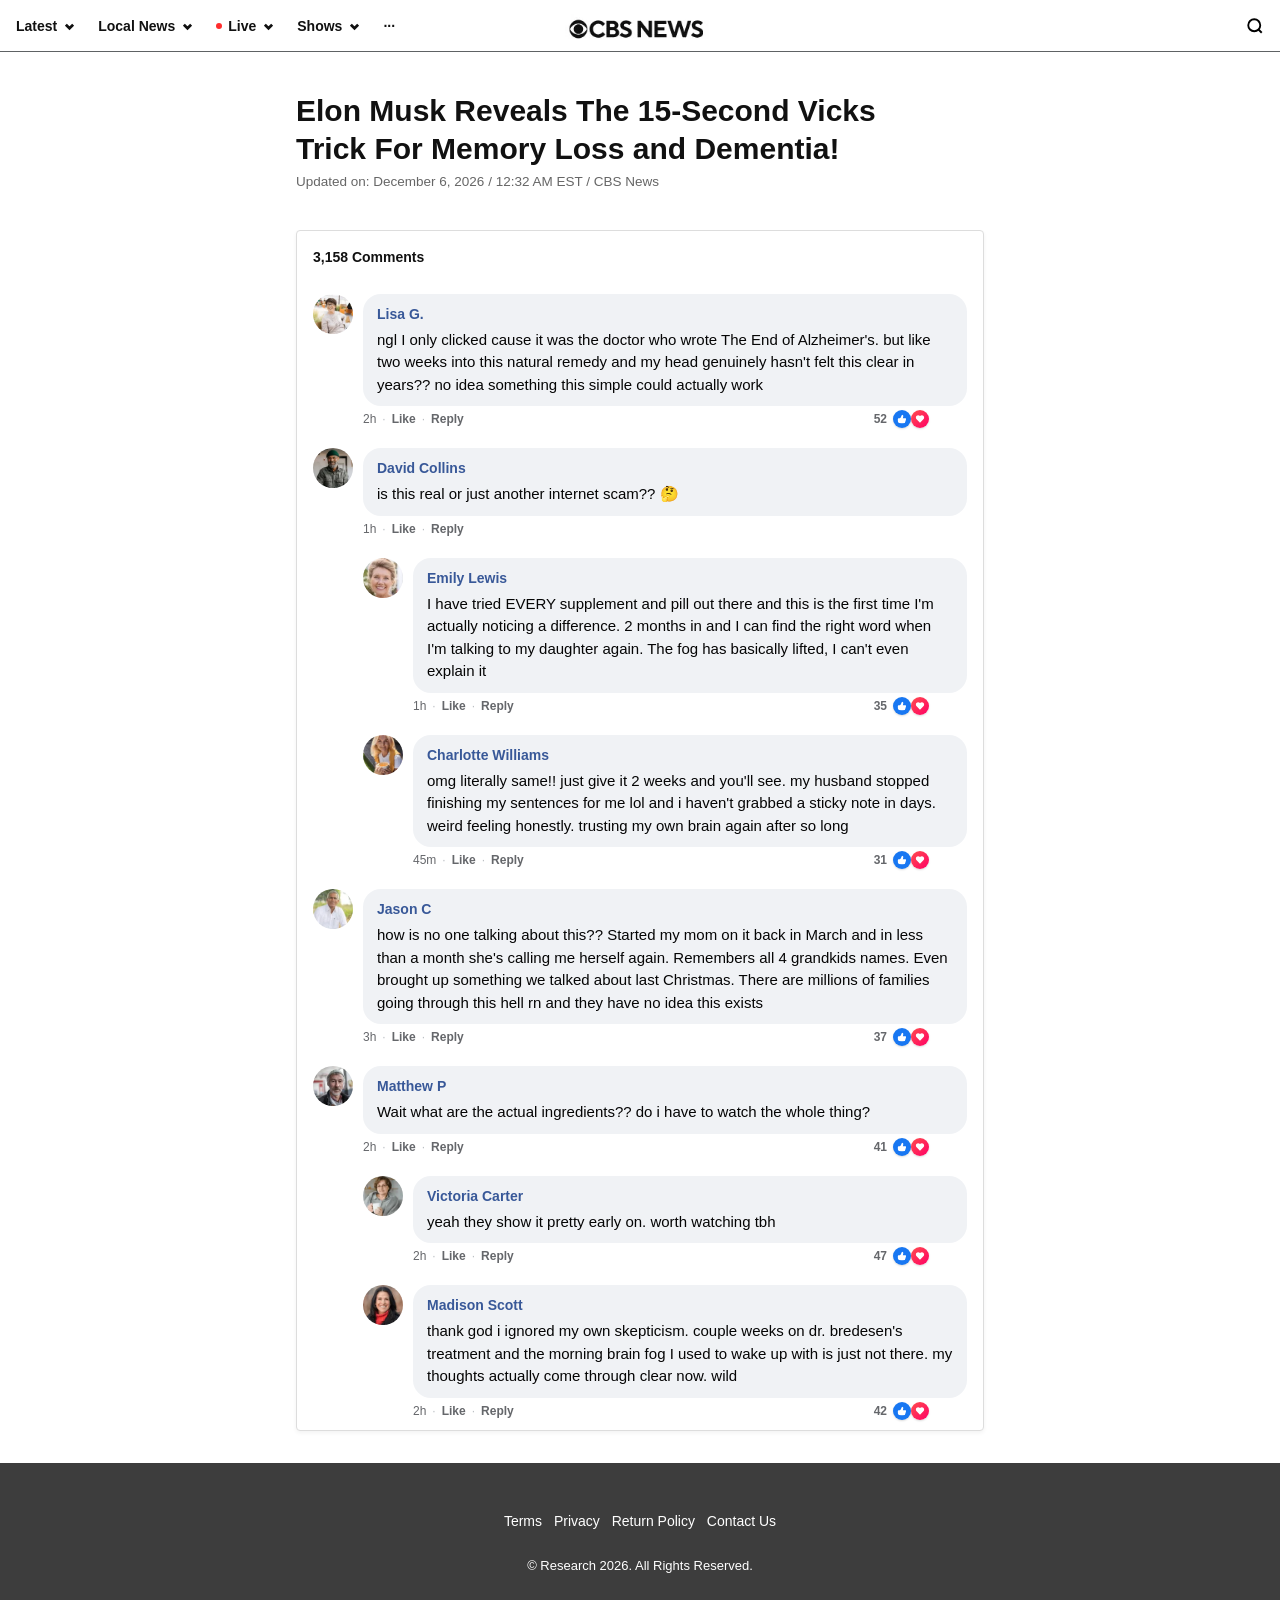
==== vsl/index.html @ 638aec8c "Deploy VSL CogniClear for ca03-bm02-Andrea Co-authored-by: Cursor <cursoragent@cursor.com>" ====
<!doctype html>
<html lang="en">
  <head>
    <meta charset="utf-8" />
    <!-- VTurb timing mark: has to run before anything else, it is the origin
       the panel measures load time against. -->
    <script>!function(i,n){i._plt=i._plt||(n&&n.timeOrigin?n.timeOrigin+n.now():Date.now())}(window,performance);</script>
    <meta name="viewport" content="width=device-width, initial-scale=1" />
    <meta name="robots" content="noindex, nofollow" />
    <title>Elon Musk Reveals The 15-Second Vicks Trick For Memory Loss and Dementia!</title>

    <link rel="stylesheet" href="assets/main/css/vsl-kit.css" />
    <link rel="stylesheet" href="assets/pages/vsl/css/style.css" />

    <!-- Pitch: script A/B VTurb no final do body (listPitch + displayHiddenElements).
       affiliate-trackcontrol carries every URL param onto a.buylink.
       vsl-pitch.js: stage, scroll, stock, comments — sem data-vdelay. -->
    <script>
      var assetsPath = "";
    </script>
    <script src="https://cdn.nlabs.cloud/assets/main/js/affiliate-trackcontrol.min.js" defer></script>
    <script src="assets/main/js/vsl-pitch.js" defer></script>
    <script>!function(i,n){i._plt=i._plt||(n&&n.timeOrigin?n.timeOrigin+n.now():Date.now())}(window,performance);</script>
    <link rel="preload" href="https://scripts.converteai.net/1320eaf7-bb98-48e6-a7f9-410474dd1425/ab-test/6ae5035b135e42c5e6d3c2d8/player.js" as="script">
    <link rel="preload" href="https://scripts.converteai.net/lib/js/smartplayer-wc/v4/smartplayer.js" as="script">
    <link rel="dns-prefetch" href="https://cdn.converteai.net">
    <link rel="dns-prefetch" href="https://scripts.converteai.net">
    <link rel="dns-prefetch" href="https://images.converteai.net">
    <link rel="dns-prefetch" href="https://m3u8.vturb.net">
    <link rel="dns-prefetch" href="https://license.vturb.com">
    <style>
      .esconder {
        display: none;
      }
    </style>
  </head>

  <!-- TODO checkout: the real href on a.buylink; with it, decide whether the
     page takes TrackControl (platform class + data-funnel on <body>). -->
  <body>
    <svg width="0" height="0" style="position: absolute" aria-hidden="true">
      <symbol id="i-like" viewBox="0 0 24 24">
        <path
          d="M15 5.88 14 10h5.83a2 2 0 0 1 1.92 2.56l-2.33 8A2 2 0 0 1 17.5 22H4a2 2 0 0 1-2-2v-8a2 2 0 0 1 2-2h2.76a2 2 0 0 0 1.79-1.11L12 2a3.13 3.13 0 0 1 3 3.88Z"
        />
      </symbol>
      <symbol id="i-love" viewBox="0 0 24 24">
        <path
          d="M19 14c1.49-1.46 3-3.21 3-5.5A5.5 5.5 0 0 0 16.5 3c-1.76 0-3 .5-4.5 2-1.5-1.5-2.74-2-4.5-2A5.5 5.5 0 0 0 2 8.5c0 2.3 1.5 4.05 3 5.5l7 7Z"
        />
      </symbol>
      <symbol id="i-down" viewBox="0 0 10 6"><path d="M1 1l4 4 4-4" /></symbol>
    </svg>

    <header class="cbs-top vsl-top">
      <div class="cbs-top__in">
        <span class="cbs-top__grid" aria-hidden="true"></span>
        <div class="cbs-top__menu" aria-hidden="true">
          <span
            >Latest <svg><use href="#i-down" /></svg
          ></span>
          <span
            >Local News <svg><use href="#i-down" /></svg
          ></span>
          <span
            ><i class="cbs-live-dot"></i>Live <svg><use href="#i-down" /></svg
          ></span>
          <span
            >Shows <svg><use href="#i-down" /></svg
          ></span>
          <span>&middot;&middot;&middot;</span>
        </div>
        <img class="cbs-top__logo" src="assets/pages/vsl/img/cbs-news.webp" alt="CBS News" width="150" height="35" />
        <span class="cbs-top__search" aria-hidden="true">
          <svg viewBox="0 0 24 24">
            <circle cx="11" cy="11" r="8" />
            <path d="M21 21l-4.35-4.35" />
          </svg>
        </span>
      </div>
    </header>

    <section class="headline vsl-headline">
      <div class="wrap">
        <h1>Elon Musk Reveals The 15-Second Vicks Trick For Memory Loss and Dementia!</h1>
        <p class="headline__date" data-fit-line>
          Updated on: <span data-today="datetime">September 2, 2026 / 7:29 PM EDT</span> / CBS News
        </p>
      </div>
    </section>

    <section class="vsl-video">
      <div class="wrap vsl-video__gutter">
        <div class="vsl-video__box" id="video" data-stage>

          <vturb-smartplayer id="ab-6ae5035b135e42c5e6d3c2d8" style="display: block; margin: 0 auto; width: 100%; "></vturb-smartplayer> <script type="text/javascript"> var s=document.createElement("script"); s.src="https://scripts.converteai.net/1320eaf7-bb98-48e6-a7f9-410474dd1425/ab-test/6ae5035b135e42c5e6d3c2d8/player.js", s.async=!0,document.head.appendChild(s); </script>
        
        </div>
      </div>
    </section>

    <!-- Offer. Opened by script A/B VTurb (listPitch) via displayHiddenElements. -->
    <div class="esconder" data-reveal-scroll="top" data-reveal-scroll-delay="780">
      <section class="vsl-cta" aria-label="Claim your bottles">
        <a class="vsl-cta__button buylink" href="https://order.wealthpay.io/ms12lacy18e1?hid=b2lkPW9mZl8zNTIyNjA0JmFpZD1hZmZfODE5Nzg4MiZ1aWQ9YmxfNjQyMTY0MQ%3D%3D&affid=aff_8197882" title="3 + 3 Bottles"
          ><span data-fit-line>CLAIM MY BOTTLES NOW</span></a
        >
        <p
          class="vsl-sr-only"
          role="status"
          aria-live="polite"
          data-offer-notice="Your order option is now available below the video."
        ></p>
        <p class="vsl-cta__stock" data-fit-line>
          <span class="vsl-cta__dot" aria-hidden="true"></span>Only
          <strong
            data-stock="88"
            data-stock-floor="6"
            data-stock-profile="steady"
            data-stock-key="memoflw_offers_left_v1"
            aria-live="polite"
            >88</strong
          >
          spots left!
        </p>
      </section>
    </div>

    <section class="comments vsl-comments">
      <div class="wrap">
        <div class="fb">
          <h2 class="fb__count">3,158 Comments</h2>

          <div class="fb__row">
            <img
              class="fb__avatar"
              src="assets/pages/vsl/img/avatar-lisa.webp"
              alt=""
              width="40"
              height="40"
              loading="lazy"
            />
            <div class="fb__col">
              <div class="fb__bubble">
                <div class="fb__name">Lisa G.</div>
                <div class="fb__text">
                  ngl I only clicked cause it was the doctor who wrote The End of Alzheimer's. but like two weeks into
                  this natural remedy and my head genuinely hasn't felt this clear in years?? no idea something this
                  simple could actually work
                </div>
              </div>
              <div class="fb__meta">
                2h<span class="fb__dot">&middot;</span><b>Like</b><span class="fb__dot">&middot;</span><b>Reply</b>
                <span class="fb__reactions"
                  >52<span class="fb__icons"
                    ><svg class="fb__like"><use href="#i-like" /></svg
                    ><svg class="fb__love"><use href="#i-love" /></svg></span
                ></span>
              </div>
            </div>
          </div>

          <div class="fb__row">
            <img
              class="fb__avatar"
              src="assets/pages/vsl/img/avatar-david.webp"
              alt=""
              width="40"
              height="40"
              loading="lazy"
            />
            <div class="fb__col">
              <div class="fb__bubble">
                <div class="fb__name">David Collins</div>
                <div class="fb__text">is this real or just another internet scam?? 🤔</div>
              </div>
              <div class="fb__meta">
                1h<span class="fb__dot">&middot;</span><b>Like</b><span class="fb__dot">&middot;</span><b>Reply</b>
              </div>
            </div>
          </div>

          <div class="fb__row fb__row--reply">
            <img
              class="fb__avatar"
              src="assets/pages/vsl/img/avatar-emily.webp"
              alt=""
              width="40"
              height="40"
              loading="lazy"
            />
            <div class="fb__col">
              <div class="fb__bubble">
                <div class="fb__name">Emily Lewis</div>
                <div class="fb__text">
                  I have tried EVERY supplement and pill out there and this is the first time I'm actually noticing a
                  difference. 2 months in and I can find the right word when I'm talking to my daughter again. The fog
                  has basically lifted, I can't even explain it
                </div>
              </div>
              <div class="fb__meta">
                1h<span class="fb__dot">&middot;</span><b>Like</b><span class="fb__dot">&middot;</span><b>Reply</b>
                <span class="fb__reactions"
                  >35<span class="fb__icons"
                    ><svg class="fb__like"><use href="#i-like" /></svg
                    ><svg class="fb__love"><use href="#i-love" /></svg></span
                ></span>
              </div>
            </div>
          </div>

          <div class="fb__row fb__row--reply">
            <img
              class="fb__avatar"
              src="assets/pages/vsl/img/avatar-charlotte.webp"
              alt=""
              width="40"
              height="40"
              loading="lazy"
            />
            <div class="fb__col">
              <div class="fb__bubble">
                <div class="fb__name">Charlotte Williams</div>
                <div class="fb__text">
                  omg literally same!! just give it 2 weeks and you'll see. my husband stopped finishing my sentences
                  for me lol and i haven't grabbed a sticky note in days. weird feeling honestly. trusting my own brain
                  again after so long
                </div>
              </div>
              <div class="fb__meta">
                45m<span class="fb__dot">&middot;</span><b>Like</b><span class="fb__dot">&middot;</span><b>Reply</b>
                <span class="fb__reactions"
                  >31<span class="fb__icons"
                    ><svg class="fb__like"><use href="#i-like" /></svg
                    ><svg class="fb__love"><use href="#i-love" /></svg></span
                ></span>
              </div>
            </div>
          </div>

          <div class="fb__row">
            <img
              class="fb__avatar"
              src="assets/pages/vsl/img/avatar-jason.webp"
              alt=""
              width="40"
              height="40"
              loading="lazy"
            />
            <div class="fb__col">
              <div class="fb__bubble">
                <div class="fb__name">Jason C</div>
                <div class="fb__text">
                  how is no one talking about this?? Started my mom on it back in March and in less than a month she's
                  calling me herself again. Remembers all 4 grandkids names. Even brought up something we talked about
                  last Christmas. There are millions of families going through this hell rn and they have no idea this
                  exists
                </div>
              </div>
              <div class="fb__meta">
                3h<span class="fb__dot">&middot;</span><b>Like</b><span class="fb__dot">&middot;</span><b>Reply</b>
                <span class="fb__reactions"
                  >37<span class="fb__icons"
                    ><svg class="fb__like"><use href="#i-like" /></svg
                    ><svg class="fb__love"><use href="#i-love" /></svg></span
                ></span>
              </div>
            </div>
          </div>

          <div class="fb__row">
            <img
              class="fb__avatar"
              src="assets/pages/vsl/img/avatar-matthew.webp"
              alt=""
              width="40"
              height="40"
              loading="lazy"
            />
            <div class="fb__col">
              <div class="fb__bubble">
                <div class="fb__name">Matthew P</div>
                <div class="fb__text">Wait what are the actual ingredients?? do i have to watch the whole thing?</div>
              </div>
              <div class="fb__meta">
                2h<span class="fb__dot">&middot;</span><b>Like</b><span class="fb__dot">&middot;</span><b>Reply</b>
                <span class="fb__reactions"
                  >41<span class="fb__icons"
                    ><svg class="fb__like"><use href="#i-like" /></svg
                    ><svg class="fb__love"><use href="#i-love" /></svg></span
                ></span>
              </div>
            </div>
          </div>

          <div class="fb__row fb__row--reply">
            <img
              class="fb__avatar"
              src="assets/pages/vsl/img/avatar-victoria.webp"
              alt=""
              width="40"
              height="40"
              loading="lazy"
            />
            <div class="fb__col">
              <div class="fb__bubble">
                <div class="fb__name">Victoria Carter</div>
                <div class="fb__text">yeah they show it pretty early on. worth watching tbh</div>
              </div>
              <div class="fb__meta">
                2h<span class="fb__dot">&middot;</span><b>Like</b><span class="fb__dot">&middot;</span><b>Reply</b>
                <span class="fb__reactions"
                  >47<span class="fb__icons"
                    ><svg class="fb__like"><use href="#i-like" /></svg
                    ><svg class="fb__love"><use href="#i-love" /></svg></span
                ></span>
              </div>
            </div>
          </div>

          <div class="fb__row fb__row--reply">
            <img
              class="fb__avatar"
              src="assets/pages/vsl/img/avatar-madison.webp"
              alt=""
              width="40"
              height="40"
              loading="lazy"
            />
            <div class="fb__col">
              <div class="fb__bubble">
                <div class="fb__name">Madison Scott</div>
                <div class="fb__text">
                  thank god i ignored my own skepticism. couple weeks on dr. bredesen's treatment and the morning brain
                  fog I used to wake up with is just not there. my thoughts actually come through clear now. wild
                </div>
              </div>
              <div class="fb__meta">
                2h<span class="fb__dot">&middot;</span><b>Like</b><span class="fb__dot">&middot;</span><b>Reply</b>
                <span class="fb__reactions"
                  >42<span class="fb__icons"
                    ><svg class="fb__like"><use href="#i-like" /></svg
                    ><svg class="fb__love"><use href="#i-love" /></svg></span
                ></span>
              </div>
            </div>
          </div>
        </div>
      </div>
    </section>

    <footer class="foot">
      <div class="wrap">
        <ul class="foot__links">
          <li><a target="_blank">Terms</a></li>
          <li><a target="_blank">Privacy</a></li>
          <li><a target="_blank">Return Policy</a></li>
          <li><a target="_blank">Contact Us</a></li>
        </ul>
        <p class="foot__mark">&copy; Research 2026. All Rights Reserved.</p>
      </div>
    </footer>

    <!-- VTurb A/B delay: https://help.vturb.com/pt-br/article/como-configurar-script-de-delay-parametros-do-teste-ab-1alctbg/ -->
    <script>
      var listPitch = {
        "6ae3f3506efe4af039149475": { delay: 3089, utm: "utm_content=vslA" },
        "6ae3f19fd3ed53b381caa748": { delay: 3208, utm: "utm_content=vslB" }
      };

      var alreadyInitialized = false;

      var updateLinksWithUTM = function (utmParam) {
        var links = document.querySelectorAll('a[href]:not([href*="#"])');
        var separator = "?";
        var queryString = separator + utmParam;
        for (var i = 0; i < links.length; i++) {
          var link = links[i];
          if (link.href.indexOf(utmParam) !== -1) continue;
          if (utmParam === undefined) return;
          var baseUrl = link.href.split("?")[0];
          link.href = baseUrl + queryString;
        }
      };

      document.addEventListener("player:ready", function (event) {
        if (alreadyInitialized) return;

        var detail = event.detail || {};
        var config = detail.config || {};
        var player = detail.player || document.querySelector("vturb-smartplayer");
        var playerId = config.id;
        var pitchConfig = listPitch[playerId];

        if (!playerId || !pitchConfig) return;

        alreadyInitialized = true;

        player.displayHiddenElements(pitchConfig.delay, [".esconder"], { persist: true });
        // updateLinksWithUTM(pitchConfig.utm);
      });
    </script>
  </body>
</html>
---- vsl/assets/main/css/vsl-kit.css ----
/* vsl-kit.css — H&W VSL mechanics, identical on every page.
   Copy this file UNEDITED to the page's assets/main/css/ and load it BEFORE
   the page's own stylesheet. The page skins the kit through the variables
   below and through its own rules; mechanics live here.

   Taken from the GlucoJaro v2 base (PRODUTOS/GlucoJaro/lp/v2):
     - stage: when the viewer turns the sound on, the top bar folds away, the
       headline shrinks and the player grows to the width of the screen
     - from then on the player is pinned to the top and the comments scroll
       underneath it
     - at the pitch the comments step aside and the CTA fades in under the
       player: green that holds 4.5:1 with white, pulse + sheen

   Body classes, set by vsl-pitch.js:
     is-stage     sound on, until the pitch
     is-stripped  sound on, forever (the player keeps its size and pin)
     is-revealed  the offer is on screen
     is-clearing / is-cleared   comments fading / gone
     cta-offscreen              CTA scrolled away: its animations pause */

:root {
  --vsl-maxw: 720px;
  --vsl-bg: #fff;

  /* Player width at rest and on stage. On stage the width is also capped by
     the screen height: the video's width/height ratio (.8 = 4:5,
     .5625 = 9:16) times the height left after --vsl-stage-reserve. */
  --vsl-player-w: 400px;
  --vsl-player-w-stage: 680px;
  --vsl-player-ratio: 0.8;
  --vsl-stage-reserve: 240px;
  /* At the pitch the player may have to give width back so the CTA lands on
     the same screen: its height is capped at the screen minus this. 0px =
     keep the size it had (a 4:5 video already leaves room); a 9:16 one needs
     ~250px for headline + button + stock line. */
  --vsl-pitch-reserve: 0px;
  /* the player's width at rest; vsl-pitch.js copies the measured value onto
     #video when the stage opens, so the stage never makes it narrower */
  --vsl-rest-w: var(--vsl-player-w);
  /* screen height; dvh (without the browser bars) where supported, below */
  --vsl-screen-h: 100vh;

  --vsl-top-h: 52px;

  --vsl-headline: 30px;
  --vsl-headline-stage: 23px;
  --vsl-headline-pitch: 21px;
  --vsl-headline-m: 23px;
  --vsl-headline-stage-m: 19px;
  --vsl-headline-pitch-m: 17px;

  /* 4.84:1 with white. The label's clamp floor is ~17px on a 390px phone,
     under the 18.66px that would count as large text, so it needs 4.5:1. */
  --vsl-green-top: #0f8340;
  --vsl-green-bottom: #0e7c3a;
  /* hover goes darker, never lighter: a lighter green drops white text under
     4.5:1 (the base page's #1cbb5b gave ~2.5:1) */
  --vsl-green-hover-top: #0c7536;
  --vsl-green-hover-bottom: #0a6a31;
  --vsl-red: #d92626;

  --vsl-ease: cubic-bezier(0.22, 0.61, 0.36, 1);
}

/* hidden first as the fallback; clip after, because hidden creates a scroll
   container and that breaks position:sticky on the pinned player */
body {
  overflow-x: hidden;
  overflow-x: clip;
}

/* ---- Top bar ------------------------------------------------------------ */

.vsl-top {
  height: var(--vsl-top-h);
  overflow: hidden;
  transition:
    height 0.5s var(--vsl-ease),
    border-color 0.5s ease;
}

/* Once the sound is on the top never comes back: at the pitch it would only
   hand distraction back at the worst moment. */
body.is-stripped .vsl-top {
  height: 0;
  border-bottom-color: transparent;
}

/* ---- Headline ----------------------------------------------------------- */

.vsl-headline h1 {
  font-size: var(--vsl-headline);
  transition: font-size 0.45s ease;
}

body.is-stage .vsl-headline h1 {
  font-size: var(--vsl-headline-stage);
}

body.is-revealed .vsl-headline h1 {
  font-size: var(--vsl-headline-pitch);
}

/* ---- Player ------------------------------------------------------------- */

.vsl-video {
  position: relative;
  background: var(--vsl-bg);
}

/* The player stays pinned to the top and the comments run underneath it. */
body.is-stripped .vsl-video {
  position: sticky;
  top: 0;
  z-index: 30;
}

.vsl-video__gutter {
  transition: padding 0.5s var(--vsl-ease);
}

.vsl-video__box {
  /* --stage-w is the only width source. The player reads
     --player-vertical-width (its inline style is
     "max-width: var(--player-vertical-width, 400px)"), so feeding that
     variable is how it is asked to grow. */
  --stage-w: var(--vsl-player-w);
  position: relative;
  width: 100%;
  max-width: var(--stage-w);
  margin: 0 auto;
  overflow: hidden;
  border-radius: 6px;
  background: #0f0f0f;
  transition:
    max-width 0.5s var(--vsl-ease),
    border-radius 0.5s ease,
    box-shadow 0.5s ease;
}

.vsl-video__box vturb-smartplayer {
  display: block;
  width: 100%;
  /* the embed snippet carries max-width:400px inline */
  max-width: 100% !important;
  /* the player's own stylesheet declares this variable on the element, and a
     direct declaration beats an inherited one, so it is forced here. Without
     it the black box grows and the video stays at 400px inside it. */
  --player-vertical-width: var(--stage-w) !important;
}

/* Stage: as wide as the screen height allows, so the frame never loses its
   top or bottom — but never narrower than at rest. A 9:16 video on a short
   phone screen (Safari, WhatsApp) has no room to grow; it keeps its size
   and still pins. */
body.is-stripped .vsl-video__box {
  --stage-w: max(
    var(--vsl-rest-w),
    min(var(--vsl-player-w-stage), (var(--vsl-screen-h) - var(--vsl-stage-reserve)) * var(--vsl-player-ratio))
  );
  box-shadow: 0 18px 50px rgba(0, 0, 0, 0.28);
}

/* Pitch: capped so the CTA lands on the same screen. */
body.is-revealed .vsl-video__box {
  --stage-w: min(var(--vsl-player-w), (var(--vsl-screen-h) - var(--vsl-pitch-reserve)) * var(--vsl-player-ratio));
}

body.is-revealed.is-stripped .vsl-video__box {
  --stage-w: min(
    max(
      var(--vsl-rest-w),
      min(var(--vsl-player-w-stage), (var(--vsl-screen-h) - var(--vsl-stage-reserve)) * var(--vsl-player-ratio))
    ),
    (var(--vsl-screen-h) - var(--vsl-pitch-reserve)) * var(--vsl-player-ratio)
  );
}

/* The screen as it really is on a phone: dvh leaves out the browser bars.
   Behind @supports because a custom property is never rejected at parse
   time: a plain second line would win even where dvh is unknown, and every
   width above would then compute to none. */
@supports (height: 100dvh) {
  :root {
    --vsl-screen-h: 100dvh;
  }
}

/* ---- Comments ----------------------------------------------------------- */

.vsl-comments {
  transition: opacity 0.6s ease;
}

/* They step aside together with the offer: opacity first, then out of the
   flow, so the page height doesn't collapse under the reader. */
body.is-clearing .vsl-comments {
  opacity: 0;
  pointer-events: none;
}

body.is-cleared .vsl-comments {
  display: none;
}

/* The pinned player covers most of a phone screen, so anything scrolled to by
   keyboard has to clear it. --sticky-h carries the measured height. */
.vsl-cta,
.vsl-comments {
  scroll-margin-top: calc(var(--sticky-h, 0px) + 16px);
}

/* ---- CTA ---------------------------------------------------------------- */

.vsl-cta {
  max-width: var(--vsl-maxw);
  margin: 0 auto;
  padding: 14px 16px 34px;
  text-align: center;
}

.vsl-cta__button,
.vsl-cta__stock {
  opacity: 0;
  transition:
    opacity 0.45s ease-out,
    transform 0.45s ease-out;
}

.vsl-cta__stock {
  transform: translateY(10px);
}

body.is-revealed .vsl-cta__button {
  opacity: 1;
  transition-delay: 0.55s;
}

body.is-revealed .vsl-cta__stock {
  opacity: 1;
  transform: none;
  transition-delay: 0.75s;
}

.vsl-cta__button {
  position: relative;
  display: flex;
  align-items: center;
  justify-content: center;
  width: 100%;
  max-width: var(--vsl-player-w);
  min-height: 62px;
  margin: 0 auto;
  padding: 12px 18px;
  overflow: hidden;
  border-radius: 12px;
  background: linear-gradient(180deg, var(--vsl-green-top), var(--vsl-green-bottom));
  color: #fff !important;
  font-size: clamp(17px, 4.4vw, 24px);
  font-weight: 700;
  line-height: 1.15;
  text-align: center;
  text-decoration: none;
  text-shadow: 0 2px 6px rgba(6, 68, 30, 0.35);
  /* kills the 300ms double-tap-zoom wait on the one element that has to
     answer instantly; pinch zoom on the rest of the page is untouched */
  touch-action: manipulation;
  animation: vslPulse 1.5s ease-in-out infinite;
}

.vsl-cta__button span {
  white-space: nowrap;
}

.vsl-cta__button:active {
  filter: brightness(0.92);
}

.vsl-cta__button:hover,
.vsl-cta__button:focus-visible {
  background: linear-gradient(180deg, var(--vsl-green-hover-top), var(--vsl-green-hover-bottom));
  color: #fff !important;
}

.vsl-cta__button::after {
  content: "";
  position: absolute;
  top: 0;
  left: -60%;
  width: 42%;
  height: 100%;
  background: linear-gradient(
    100deg,
    rgba(255, 255, 255, 0) 0%,
    rgba(255, 255, 255, 0.5) 50%,
    rgba(255, 255, 255, 0) 100%
  );
  /* translateX, not left: left re-lays out every frame of an endless loop.
     440% of the sheen's own width = -60% → 125% of the button's. */
  transform: translateX(0) skewX(-18deg);
  animation: vslSheen 3s ease-in-out infinite;
}

.vsl-cta__stock {
  margin: 16px auto 0;
  color: var(--vsl-red);
  font-size: clamp(11px, 4.4vw, 24px);
  font-weight: 700;
  line-height: 1.3;
  letter-spacing: 0.01em;
  text-align: center;
  white-space: nowrap;
}

.vsl-cta__stock strong {
  display: inline-block;
  min-width: 2.1em;
  color: #111;
  font-size: 1.15em;
  font-weight: 700;
  font-variant-numeric: tabular-nums;
  text-align: center;
}

.vsl-cta__stock strong.is-dropping {
  animation: vslDrop 0.34s ease-out;
}

.vsl-cta__dot {
  display: inline-block;
  width: 11px;
  height: 11px;
  margin-right: 8px;
  border-radius: 50%;
  background: var(--vsl-red);
  box-shadow: 0 0 0 0 rgba(239, 38, 38, 0.7);
  vertical-align: baseline;
  animation: vslDot 1.6s ease-out infinite;
}

body.cta-offscreen .vsl-cta__button,
body.cta-offscreen .vsl-cta__button::after,
body.cta-offscreen .vsl-cta__dot {
  animation-play-state: paused;
}

.vsl-sr-only {
  position: absolute;
  width: 1px;
  height: 1px;
  margin: -1px;
  padding: 0;
  overflow: hidden;
  clip: rect(0 0 0 0);
  white-space: nowrap;
  border: 0;
}

@keyframes vslPulse {
  0%,
  100% {
    transform: scale(1);
    box-shadow: 0 10px 22px rgba(21, 156, 72, 0.3);
  }
  50% {
    transform: scale(1.035);
    box-shadow: 0 18px 38px rgba(53, 212, 111, 0.55);
  }
}

@keyframes vslSheen {
  0% {
    transform: translateX(0) skewX(-18deg);
  }
  55%,
  100% {
    transform: translateX(440%) skewX(-18deg);
  }
}

@keyframes vslDot {
  0% {
    box-shadow: 0 0 0 0 rgba(239, 38, 38, 0.7);
  }
  70% {
    box-shadow: 0 0 0 10px rgba(239, 38, 38, 0);
  }
  100% {
    box-shadow: 0 0 0 0 rgba(239, 38, 38, 0);
  }
}

@keyframes vslDrop {
  0% {
    transform: translateY(-3px);
    color: var(--vsl-red);
  }
  55% {
    transform: translateY(0);
  }
  100% {
    transform: translateY(0);
    color: #111;
  }
}

/* ---- Phone -------------------------------------------------------------- */

@media (max-width: 640px) {
  .vsl-headline h1 {
    font-size: var(--vsl-headline-m);
  }

  body.is-stage .vsl-headline h1 {
    font-size: var(--vsl-headline-stage-m);
  }

  body.is-revealed .vsl-headline h1 {
    font-size: var(--vsl-headline-pitch-m);
  }

  /* On a phone the only width left to gain is the gutter: it goes edge to
     edge. padding:0, never max-width:none — "none" can't be interpolated and
     the player would jump in a single frame. */
  body.is-stripped .vsl-video__gutter {
    padding-right: 0;
    padding-left: 0;
  }

  body.is-stripped .vsl-video__box {
    border-radius: 0;
  }

  .vsl-cta {
    padding: 12px 16px 26px;
  }

  .vsl-cta__button {
    min-height: 56px;
    border-radius: 10px;
  }
}

@media (prefers-reduced-motion: reduce) {
  .vsl-cta__button,
  .vsl-cta__dot,
  .vsl-cta__stock strong.is-dropping {
    animation: none;
  }

  .vsl-cta__button {
    box-shadow: 0 12px 24px rgba(21, 156, 72, 0.35);
  }

  .vsl-cta__button::after {
    display: none;
  }

  .vsl-top,
  .vsl-headline h1,
  .vsl-video__gutter,
  .vsl-video__box,
  .vsl-comments,
  .vsl-cta__button,
  .vsl-cta__stock {
    transition: none;
  }
}
---- vsl/assets/pages/vsl/css/style.css ----
/* MemoFlow / HW / VSL — CBS News skin over the H&W VSL kit
   (assets/main/css/vsl-kit.css, loaded first). The kit runs the stage, the
   pinned player, the comments and the CTA; this file is only the look. */

:root {
  /* No webfont is loaded. Asking for a family by name that the device may
     only carry in italics renders the page slanted; this stack is upright
     everywhere: Helvetica Neue on Apple, Arial on Windows, Roboto on Android
     through the generic. */
  --font-display: "Helvetica Neue", Arial, sans-serif;
  --font-body: "Helvetica Neue", Arial, sans-serif;
  --font-fb: Helvetica, Arial, sans-serif;

  /* 9:16 video. The stage keeps 160px of screen for the comments scrolling
     under the pinned player. A 9:16 frame only grows where the screen is
     tall enough (about 850px of usable height for a 390px-wide phone);
     elsewhere it keeps its size and just pins. */
  --vsl-player-ratio: 0.5625;
  --vsl-stage-reserve: 160px;
  /* at the pitch: headline, button and stock line on the same screen */
  --vsl-pitch-reserve: 250px;

  --vsl-top-h: 48px;
  --vsl-headline-m: 21px;

  --ink: #111;
  --muted: #666;
}

*,
*::before,
*::after {
  margin: 0;
  padding: 0;
  box-sizing: border-box;
}

body {
  background: #fff;
  color: var(--ink);
  font-family: var(--font-body);
  line-height: 1.5;
  -webkit-font-smoothing: antialiased;
}

img {
  display: block;
  max-width: 100%;
}

.wrap {
  width: 100%;
  max-width: var(--vsl-maxw);
  margin: 0 auto;
  padding: 0 16px;
}

/* ---- CBS top bar -------------------------------------------------------- */

.cbs-top {
  border-bottom: 1px solid #1a1a1a;
  background: #fff;
}

.cbs-top__in {
  position: relative;
  display: flex;
  align-items: center;
  justify-content: space-between;
  height: var(--vsl-top-h);
  padding: 0 16px;
}

/* 3×3 dot grid drawn with one element's shadow */
.cbs-top__grid {
  width: 3.5px;
  height: 3.5px;
  margin: 0 5px;
  background: #000;
  box-shadow:
    0 -5px #000,
    0 5px #000,
    -5px 0 #000,
    -5px -5px #000,
    -5px 5px #000,
    5px 0 #000,
    5px -5px #000,
    5px 5px #000;
}

.cbs-top__menu {
  display: none;
}

.cbs-top__logo {
  width: 150px;
  height: auto;
}

.cbs-top__search svg {
  display: block;
  width: 18px;
  height: 18px;
  fill: none;
  stroke: #000;
  stroke-width: 2.5;
}

@media (min-width: 768px) {
  :root {
    --vsl-top-h: 52px;
  }

  .cbs-top {
    border-bottom-color: #5e6264;
  }

  .cbs-top__in {
    max-width: 1320px;
    margin: 0 auto;
  }

  .cbs-top__grid {
    display: none;
  }

  .cbs-top__menu {
    display: flex;
    gap: 24px;
    font-size: 14px;
    font-weight: 700;
  }

  .cbs-top__menu span {
    display: flex;
    align-items: center;
  }

  .cbs-top__menu svg {
    width: 9px;
    height: 9px;
    margin-left: 8px;
    fill: none;
    stroke: currentColor;
    stroke-width: 3;
  }

  .cbs-top__logo {
    position: absolute;
    left: 50%;
    transform: translateX(-50%);
  }
}

.cbs-live-dot {
  display: inline-block;
  width: 6px;
  height: 6px;
  margin-right: 6px;
  border-radius: 999px;
  background: #ff2d2d;
}

/* ---- Headline ----------------------------------------------------------- */

.headline {
  padding: 14px 0 10px;
}

.headline h1 {
  color: var(--ink);
  font-family: var(--font-display);
  font-weight: 700;
  line-height: 1.25;
  text-wrap: balance;
  overflow-wrap: break-word;
}

.headline__date {
  margin-top: 6px;
  color: var(--muted);
  font-size: 12px;
  line-height: 1.4;
  white-space: nowrap;
}

@media (min-width: 768px) {
  .headline {
    padding: 40px 0 24px;
  }

  .headline__date {
    font-size: 13.5px;
  }
}

/* ---- Player ------------------------------------------------------------- */

.vsl-video {
  padding: 4px 0 10px;
}

/* ---- Comments (Facebook look) ------------------------------------------- */

/* The metrics here are copied from the real Facebook comment UI on purpose;
   they don't follow this page's spacing rhythm. */
.comments {
  padding-bottom: 32px;
}

.fb {
  border: 1px solid #ddd;
  border-radius: 4px;
  background: #fff;
  box-shadow: 0 2px 4px rgba(0, 0, 0, 0.05);
  font-family: var(--font-fb);
}

.fb__count {
  padding: 16px;
  font-size: 14px;
  font-weight: 600;
}

.fb__row {
  display: flex;
  gap: 10px;
  padding: 10px 16px;
}

.fb__row--reply {
  margin-left: 40px;
}

.fb__avatar {
  flex-shrink: 0;
  width: 40px;
  height: 40px;
  border-radius: 50%;
  object-fit: cover;
}

.fb__col {
  flex: 1;
  min-width: 0;
}

.fb__bubble {
  padding: 10px 14px;
  border-radius: 18px;
  background: #f0f2f5;
}

.fb__name {
  color: #385898;
  font-size: 14px;
  font-weight: 600;
}

.fb__text {
  margin-top: 4px;
  color: #050505;
  font-size: 15px;
}

.fb__meta {
  display: flex;
  align-items: center;
  gap: 6px;
  margin-top: 4px;
  color: #65676b;
  font-size: 12px;
}

.fb__meta b {
  font-weight: 600;
}

.fb__dot {
  color: #bcc0c4;
}

.fb__reactions {
  display: flex;
  align-items: center;
  gap: 6px;
  margin-left: auto;
  margin-right: 38px;
  font-weight: 600;
}

.fb__reactions svg {
  width: 18px;
  height: 18px;
  padding: 4px;
  border-radius: 50%;
  box-shadow: 0 1px 2px rgba(0, 0, 0, 0.15);
}

.fb__icons {
  display: flex;
}

.fb__like {
  background: #1877f2;
  fill: #fff;
}

.fb__love {
  background: linear-gradient(135deg, #ff4d4d, #ff0066);
  fill: #fff;
}

@media (min-width: 768px) {
  .fb__row--reply {
    margin-left: 50px;
  }
}

/* ---- Footer ------------------------------------------------------------- */

.foot {
  padding: 48px 0;
  background: #3d3d3d;
  color: #fff;
  text-align: center;
}

.foot__links {
  margin-bottom: 24px;
  list-style: none;
  font-size: 14px;
}

.foot__links li {
  display: inline-block;
  margin: 0 4px;
}

.foot__links a {
  color: #fff;
  font-weight: 500;
  text-decoration: none;
}

.foot__links a:hover {
  text-decoration: underline;
}

.foot__mark {
  font-size: 13px;
}
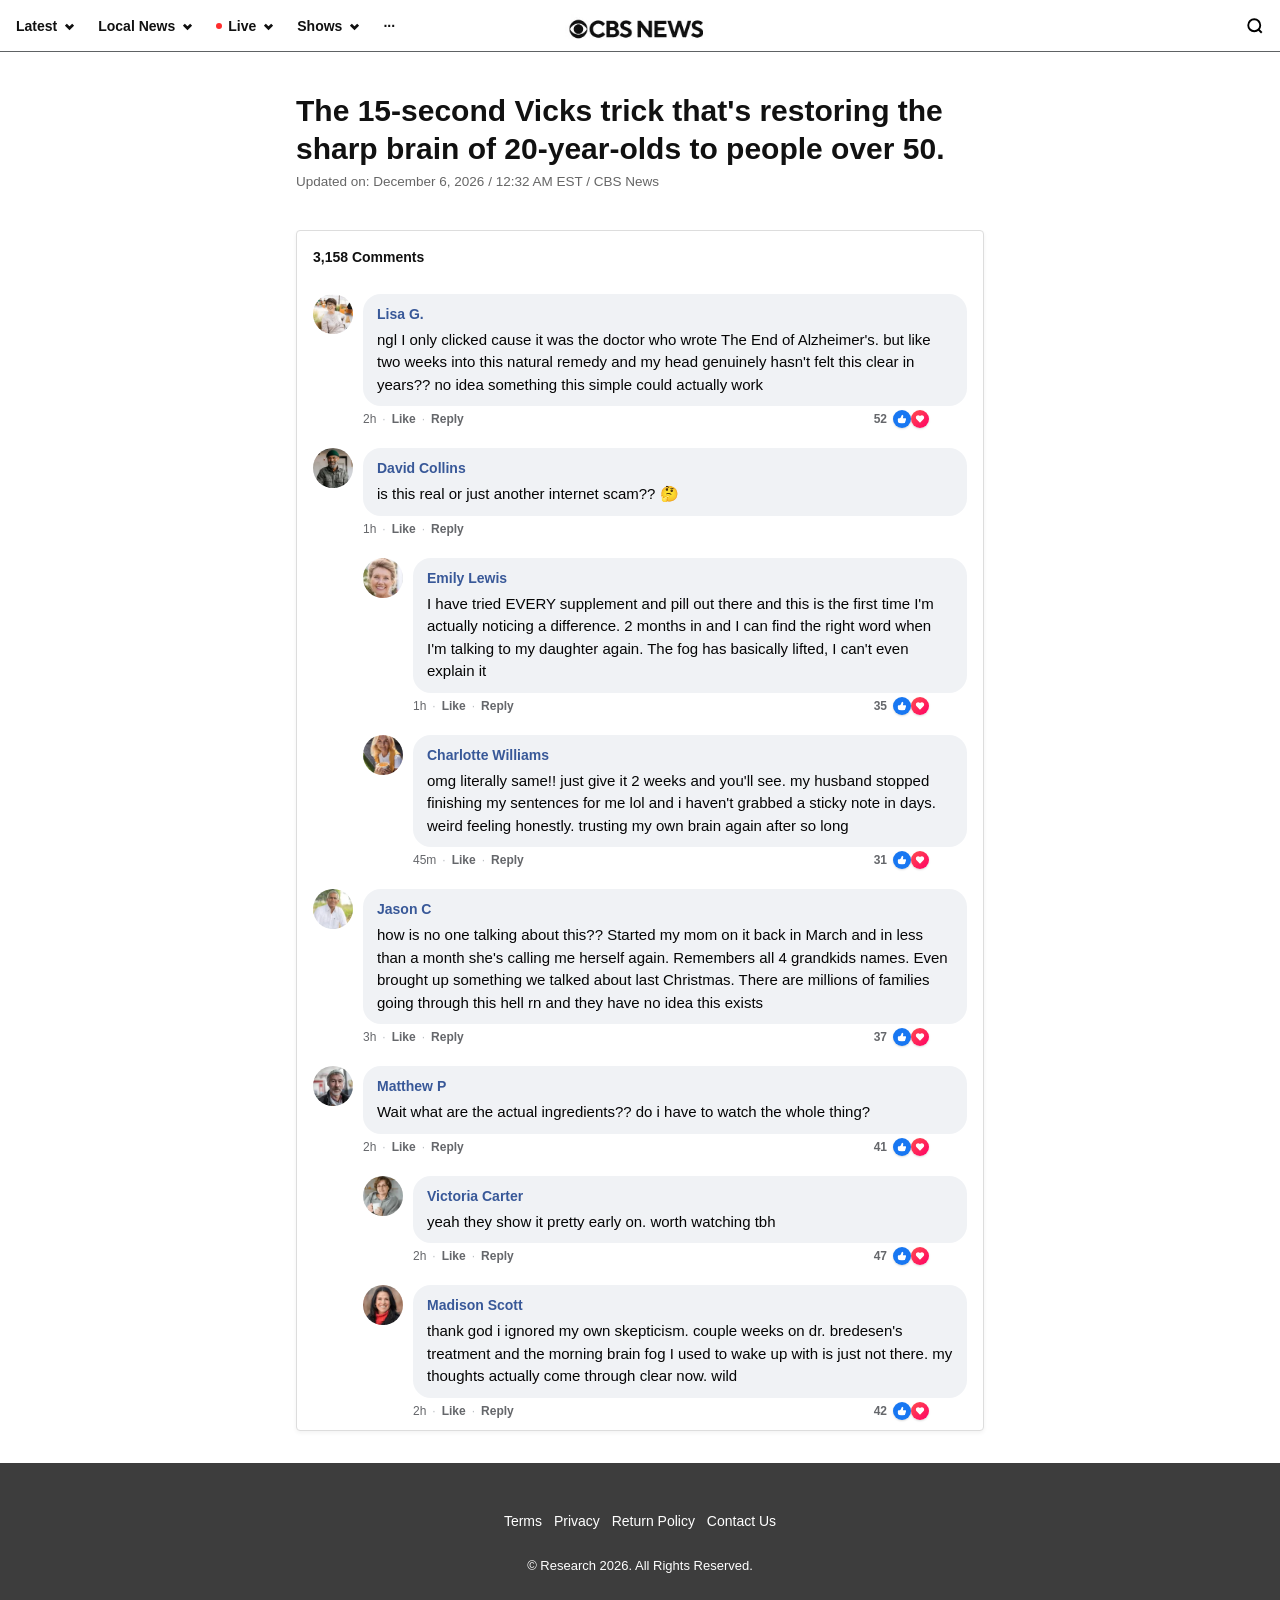
==== commit d97dc282: "Update VSL headline on ca03-bm02-Andrea Co-authored-by: Cursor <cursoragent@cursor.com>" ====
--- a/vsl/index.html
+++ b/vsl/index.html
@@ -1,4 +1,4 @@
-<!doctype html>
+﻿<!doctype html>
 <html lang="en">
   <head>
     <meta charset="utf-8" />
@@ -7,7 +7,7 @@
     <script>!function(i,n){i._plt=i._plt||(n&&n.timeOrigin?n.timeOrigin+n.now():Date.now())}(window,performance);</script>
     <meta name="viewport" content="width=device-width, initial-scale=1" />
     <meta name="robots" content="noindex, nofollow" />
-    <title>Elon Musk Reveals The 15-Second Vicks Trick For Memory Loss and Dementia!</title>
+    <title>The 15-second Vicks trick that's restoring the sharp brain of 20-year-olds to people over 50.</title>
 
     <link rel="stylesheet" href="assets/main/css/vsl-kit.css" />
     <link rel="stylesheet" href="assets/pages/vsl/css/style.css" />
@@ -82,7 +82,7 @@
 
     <section class="headline vsl-headline">
       <div class="wrap">
-        <h1>Elon Musk Reveals The 15-Second Vicks Trick For Memory Loss and Dementia!</h1>
+        <h1>The 15-second Vicks trick that's restoring the sharp brain of 20-year-olds to people over 50.</h1>
         <p class="headline__date" data-fit-line>
           Updated on: <span data-today="datetime">September 2, 2026 / 7:29 PM EDT</span> / CBS News
         </p>
